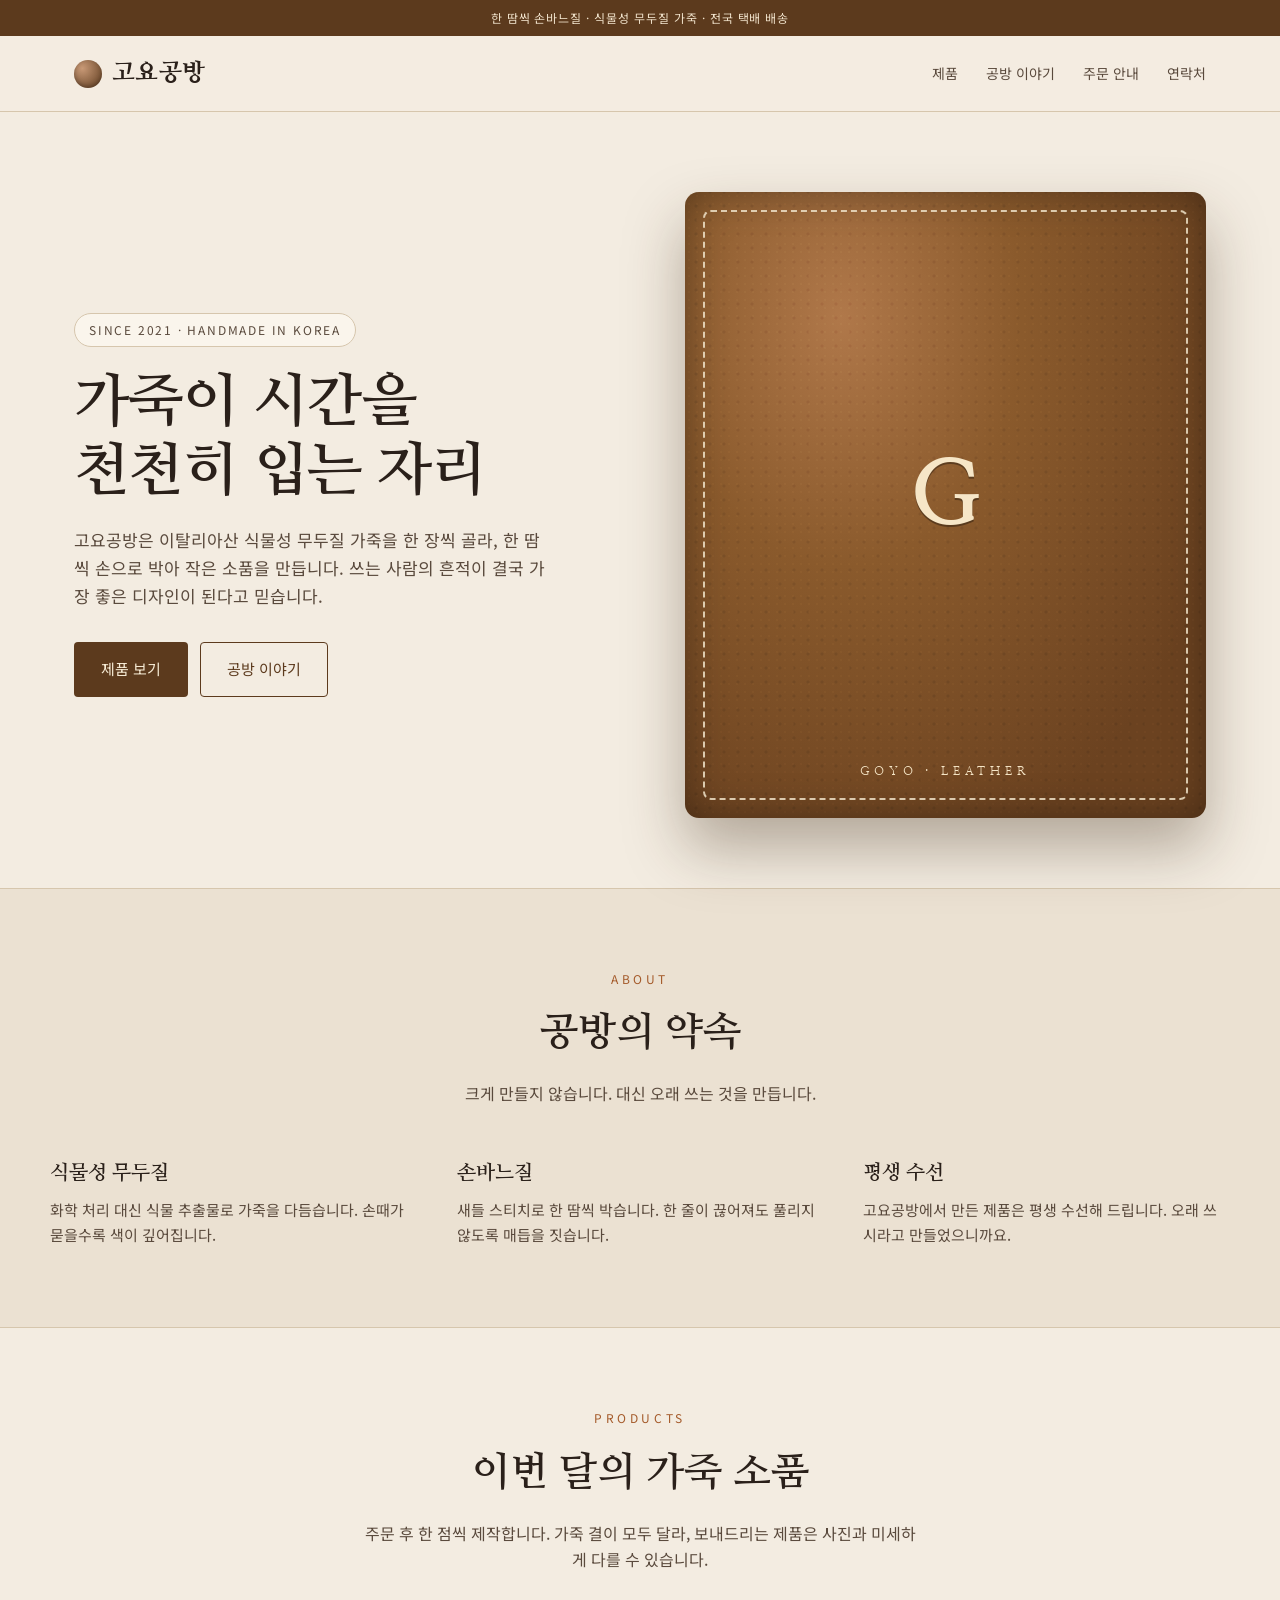
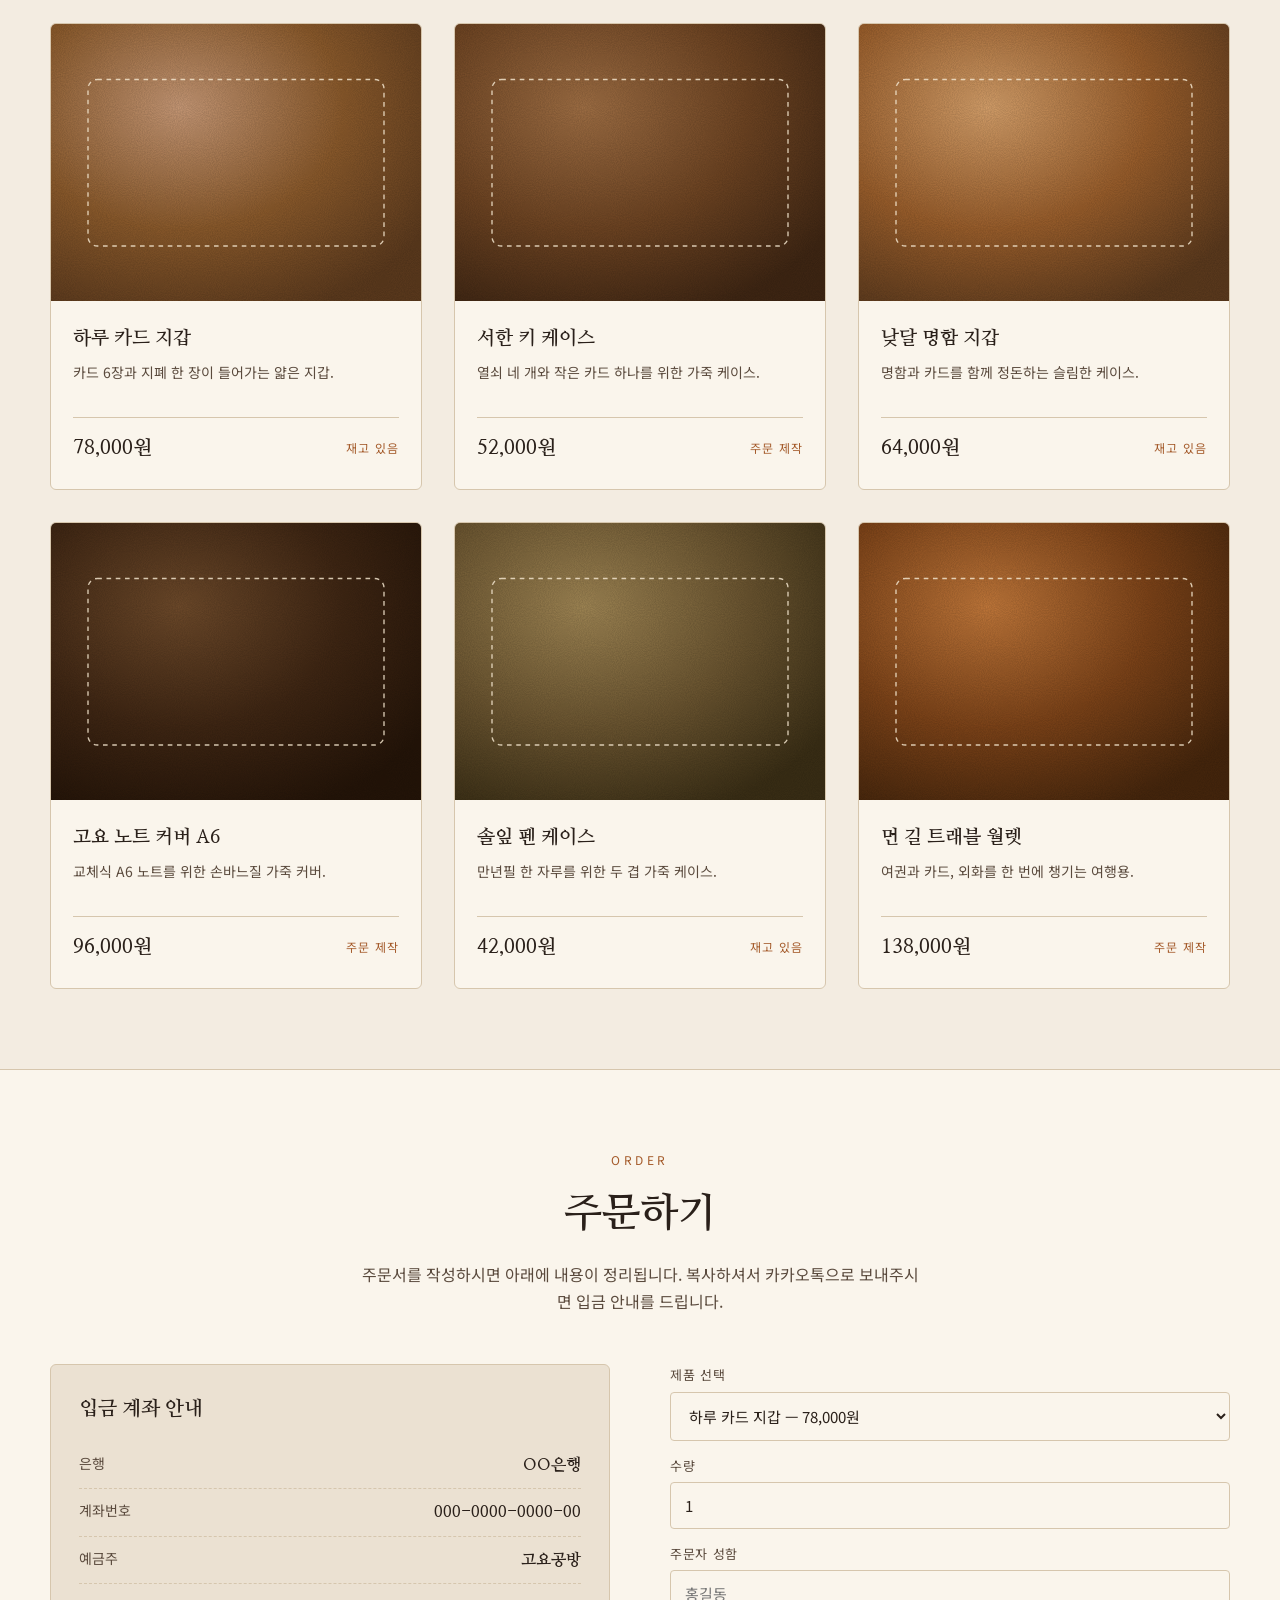
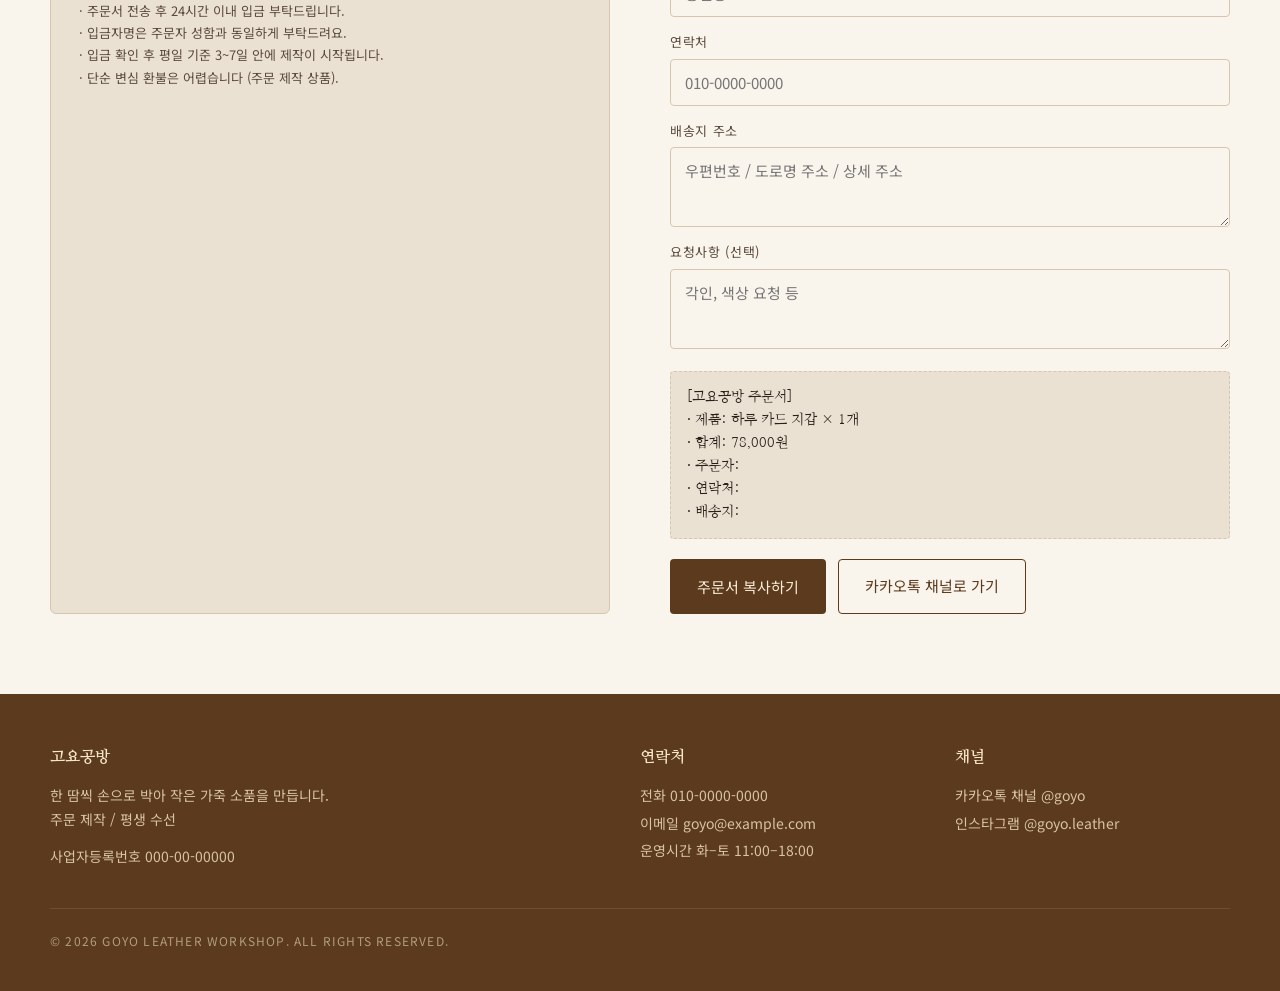
==== index.html @ d734065f "Add files via upload" ====
<!DOCTYPE html>
<html lang="ko">
<head>
<meta charset="UTF-8" />
<meta name="viewport" content="width=device-width, initial-scale=1.0" />
<title>고요공방 — 손으로 만드는 가죽 소품</title>
<meta name="description" content="식물성 무두질 가죽으로 한 땀씩 손바느질한 가죽 소품을 만듭니다." />
<link rel="preconnect" href="https://fonts.googleapis.com">
<link rel="preconnect" href="https://fonts.gstatic.com" crossorigin>
<link href="https://fonts.googleapis.com/css2?family=Nanum+Myeongjo:wght@400;700;800&family=Noto+Sans+KR:wght@300;400;500;700&display=swap" rel="stylesheet">
<style>
  :root {
    --bg: #f3ece1;
    --bg-soft: #ebe1d2;
    --paper: #faf5ec;
    --ink: #2a201a;
    --ink-soft: #5a4a3d;
    --leather: #8b5a2b;
    --leather-dark: #5c3a1d;
    --leather-light: #c89976;
    --thread: #efe2c8;
    --line: #d6c6ad;
    --accent: #a45a2a;
  }
  * { box-sizing: border-box; }
  html, body { margin: 0; padding: 0; }
  body {
    background: var(--bg);
    color: var(--ink);
    font-family: 'Noto Sans KR', -apple-system, BlinkMacSystemFont, sans-serif;
    line-height: 1.65;
    -webkit-font-smoothing: antialiased;
  }
  .serif { font-family: 'Nanum Myeongjo', serif; }
  a { color: inherit; text-decoration: none; }
  img { max-width: 100%; display: block; }

  /* ====== Top bar ====== */
  .topbar {
    background: var(--leather-dark);
    color: #f1e3cc;
    font-size: 12px;
    letter-spacing: 0.08em;
    text-align: center;
    padding: 8px 16px;
  }
  header.site {
    position: sticky; top: 0; z-index: 50;
    background: rgba(243, 236, 225, 0.92);
    backdrop-filter: saturate(140%) blur(8px);
    border-bottom: 1px solid var(--line);
  }
  .nav {
    max-width: 1180px; margin: 0 auto;
    padding: 18px 24px;
    display: flex; align-items: center; justify-content: space-between;
  }
  .logo {
    font-family: 'Nanum Myeongjo', serif;
    font-weight: 800; font-size: 24px;
    letter-spacing: 0.02em;
    display: flex; align-items: center; gap: 10px;
  }
  .logo-mark {
    width: 28px; height: 28px;
    border-radius: 50%;
    background: radial-gradient(circle at 30% 30%, var(--leather-light), var(--leather-dark));
    box-shadow: inset 0 -2px 4px rgba(0,0,0,0.25);
  }
  nav.menu { display: flex; gap: 28px; font-size: 14px; color: var(--ink-soft); }
  nav.menu a:hover { color: var(--accent); }

  /* ====== Hero ====== */
  .hero {
    max-width: 1180px; margin: 0 auto;
    padding: 80px 24px 70px;
    display: grid; grid-template-columns: 1.05fr 1fr;
    gap: 64px; align-items: center;
  }
  .hero h1 {
    font-family: 'Nanum Myeongjo', serif;
    font-size: clamp(36px, 5vw, 58px);
    line-height: 1.2; margin: 0 0 18px;
    letter-spacing: -0.01em;
  }
  .hero p.lead { font-size: 17px; color: var(--ink-soft); margin: 0 0 32px; max-width: 480px; }
  .hero .tag {
    display: inline-block;
    padding: 6px 14px;
    border: 1px solid var(--line);
    border-radius: 999px;
    font-size: 12px; letter-spacing: 0.15em;
    color: var(--ink-soft); margin-bottom: 22px;
    background: var(--paper);
  }
  .cta-row { display: flex; gap: 12px; flex-wrap: wrap; }
  .btn {
    display: inline-block; padding: 14px 26px;
    border-radius: 4px; font-size: 15px;
    cursor: pointer; border: 1px solid transparent;
    transition: transform .05s ease, background .2s;
    font-family: inherit;
  }
  .btn-primary { background: var(--leather-dark); color: #f7ecd6; }
  .btn-primary:hover { background: var(--ink); }
  .btn-ghost { background: transparent; border-color: var(--leather-dark); color: var(--leather-dark); }
  .btn-ghost:hover { background: var(--leather-dark); color: #f7ecd6; }
  .btn:active { transform: translateY(1px); }

  /* Hero leather card */
  .hero-card {
    position: relative;
    aspect-ratio: 5/6;
    border-radius: 14px;
    background:
      radial-gradient(ellipse at 30% 20%, #b0784a 0%, #8a5a2c 35%, #6b4220 80%);
    box-shadow:
      inset 0 0 40px rgba(0,0,0,0.35),
      0 30px 60px rgba(60,40,20,0.35);
    overflow: hidden;
  }
  .hero-card::before {
    content: "";
    position: absolute; inset: 18px;
    border: 2px dashed var(--thread);
    border-radius: 8px;
    opacity: 0.85;
  }
  .hero-card .stitch-label {
    position: absolute; left: 50%; bottom: 36px;
    transform: translateX(-50%);
    color: #f6e6c7;
    font-family: 'Nanum Myeongjo', serif;
    letter-spacing: 0.4em; font-size: 12px;
  }
  .hero-card .monogram {
    position: absolute; top: 50%; left: 50%;
    transform: translate(-50%, -55%);
    font-family: 'Nanum Myeongjo', serif;
    font-size: 88px; color: #f6e6c7;
    font-weight: 800;
    text-shadow: 0 2px 0 rgba(0,0,0,0.35);
  }
  .hero-card .grain {
    position: absolute; inset: 0;
    background-image:
      radial-gradient(rgba(255,255,255,0.06) 1px, transparent 1.5px),
      radial-gradient(rgba(0,0,0,0.12) 1px, transparent 2px);
    background-size: 8px 8px, 14px 14px;
    background-position: 0 0, 4px 7px;
    mix-blend-mode: overlay;
    opacity: 0.7;
  }

  /* ====== Section common ====== */
  section { padding: 80px 24px; }
  .container { max-width: 1180px; margin: 0 auto; }
  .section-head { text-align: center; margin-bottom: 50px; }
  .section-head .eyebrow {
    font-size: 12px; letter-spacing: 0.3em;
    color: var(--accent); margin-bottom: 12px;
  }
  .section-head h2 {
    font-family: 'Nanum Myeongjo', serif;
    font-size: clamp(28px, 3.5vw, 40px);
    margin: 0 0 14px;
  }
  .section-head p { color: var(--ink-soft); max-width: 560px; margin: 0 auto; }

  /* ====== About strip ====== */
  .about {
    background: var(--bg-soft);
    border-top: 1px solid var(--line);
    border-bottom: 1px solid var(--line);
  }
  .about-grid {
    display: grid; grid-template-columns: repeat(3, 1fr);
    gap: 40px; margin-top: 30px;
  }
  .about-item h3 {
    font-family: 'Nanum Myeongjo', serif;
    font-size: 20px; margin: 0 0 8px;
  }
  .about-item p { color: var(--ink-soft); font-size: 15px; margin: 0; }

  /* ====== Products ====== */
  .grid {
    display: grid; grid-template-columns: repeat(3, 1fr);
    gap: 32px;
  }
  .card {
    background: var(--paper);
    border: 1px solid var(--line);
    border-radius: 6px;
    overflow: hidden;
    display: flex; flex-direction: column;
    transition: transform .2s, box-shadow .2s;
  }
  .card:hover {
    transform: translateY(-4px);
    box-shadow: 0 18px 40px rgba(60,40,20,0.12);
  }
  .card .thumb { aspect-ratio: 4/3; position: relative; background: var(--bg-soft); }
  .card .thumb svg { width: 100%; height: 100%; display: block; }
  .card .body { padding: 22px 22px 24px; }
  .card .name { font-family: 'Nanum Myeongjo', serif; font-size: 19px; margin: 0 0 6px; }
  .card .desc { font-size: 14px; color: var(--ink-soft); margin: 0 0 14px; min-height: 42px; }
  .price-row {
    display: flex; align-items: center; justify-content: space-between;
    border-top: 1px solid var(--line); padding-top: 14px;
  }
  .price { font-family: 'Nanum Myeongjo', serif; font-size: 20px; font-weight: 700; }
  .stock { font-size: 12px; color: var(--accent); letter-spacing: 0.1em; }

  /* ====== Order ====== */
  .order { background: var(--paper); border-top: 1px solid var(--line); }
  .order-grid {
    display: grid; grid-template-columns: 1fr 1fr;
    gap: 60px; margin-top: 40px;
  }
  .bank-box {
    background: var(--bg-soft);
    border: 1px solid var(--line);
    border-radius: 6px;
    padding: 28px;
  }
  .bank-box h3 { margin: 0 0 16px; font-family: 'Nanum Myeongjo', serif; font-size: 20px; }
  .bank-row { display: flex; justify-content: space-between; padding: 10px 0; border-bottom: 1px dashed var(--line); }
  .bank-row:last-child { border-bottom: none; }
  .bank-row .k { color: var(--ink-soft); font-size: 14px; }
  .bank-row .v { font-family: 'Nanum Myeongjo', serif; font-weight: 700; }
  .note { font-size: 13px; color: var(--ink-soft); margin-top: 16px; line-height: 1.7; }
  form.order-form { display: flex; flex-direction: column; gap: 14px; }
  .field { display: flex; flex-direction: column; gap: 6px; }
  .field label { font-size: 13px; color: var(--ink-soft); letter-spacing: 0.05em; }
  .field input, .field select, .field textarea {
    padding: 12px 14px; font-size: 15px;
    border: 1px solid var(--line);
    background: var(--paper);
    border-radius: 4px; font-family: inherit;
    color: var(--ink);
  }
  .field textarea { resize: vertical; min-height: 80px; }
  .field input:focus, .field select:focus, .field textarea:focus {
    outline: none; border-color: var(--leather);
  }
  .summary {
    margin-top: 8px; padding: 14px 16px;
    background: var(--bg-soft); border: 1px dashed var(--line);
    border-radius: 4px; font-size: 14px;
    white-space: pre-wrap; min-height: 60px;
    font-family: 'Nanum Myeongjo', serif;
  }
  .toast {
    position: fixed; left: 50%; bottom: 32px;
    transform: translate(-50%, 20px);
    background: var(--ink); color: #f7ecd6;
    padding: 12px 22px; border-radius: 999px;
    font-size: 14px; opacity: 0;
    transition: opacity .3s, transform .3s;
    pointer-events: none; z-index: 100;
  }
  .toast.show { opacity: 1; transform: translate(-50%, 0); }

  /* ====== Footer ====== */
  footer.site {
    background: var(--leather-dark);
    color: #e8d6b5;
    padding: 50px 24px 40px;
  }
  footer .row {
    max-width: 1180px; margin: 0 auto;
    display: grid; grid-template-columns: 2fr 1fr 1fr;
    gap: 40px;
  }
  footer h4 { font-family: 'Nanum Myeongjo', serif; color: #f6e6c7; margin: 0 0 14px; }
  footer p, footer a { color: #d8c4a2; font-size: 14px; margin: 4px 0; }
  footer a:hover { color: #fff; }
  .copyright {
    max-width: 1180px; margin: 36px auto 0;
    padding-top: 22px; border-top: 1px solid rgba(255,255,255,0.1);
    font-size: 12px; color: #b09d7e; letter-spacing: 0.1em;
  }

  /* ====== Responsive ====== */
  @media (max-width: 900px) {
    .hero { grid-template-columns: 1fr; padding-top: 50px; padding-bottom: 40px; gap: 40px; }
    .hero-card { max-width: 380px; margin: 0 auto; }
    .about-grid { grid-template-columns: 1fr; gap: 24px; }
    .grid { grid-template-columns: repeat(2, 1fr); gap: 22px; }
    .order-grid { grid-template-columns: 1fr; gap: 36px; }
    footer .row { grid-template-columns: 1fr; gap: 26px; }
    nav.menu { display: none; }
    section { padding: 60px 20px; }
  }
  @media (max-width: 540px) {
    .grid { grid-template-columns: 1fr; }
    .hero h1 { font-size: 36px; }
  }
</style>
</head>
<body>

<div class="topbar">한 땀씩 손바느질 · 식물성 무두질 가죽 · 전국 택배 배송</div>

<header class="site">
  <div class="nav">
    <a href="#top" class="logo"><span class="logo-mark"></span><span>고요공방</span></a>
    <nav class="menu">
      <a href="#products">제품</a>
      <a href="#about">공방 이야기</a>
      <a href="#order">주문 안내</a>
      <a href="#contact">연락처</a>
    </nav>
  </div>
</header>

<!-- Hero -->
<section class="hero" id="top">
  <div>
    <span class="tag">SINCE 2021 · HANDMADE IN KOREA</span>
    <h1>가죽이 시간을<br/>천천히 입는 자리</h1>
    <p class="lead">고요공방은 이탈리아산 식물성 무두질 가죽을 한 장씩 골라, 한 땀씩 손으로 박아 작은 소품을 만듭니다. 쓰는 사람의 흔적이 결국 가장 좋은 디자인이 된다고 믿습니다.</p>
    <div class="cta-row">
      <a class="btn btn-primary" href="#products">제품 보기</a>
      <a class="btn btn-ghost" href="#about">공방 이야기</a>
    </div>
  </div>
  <div class="hero-card">
    <div class="grain"></div>
    <div class="monogram">G</div>
    <div class="stitch-label">GOYO · LEATHER</div>
  </div>
</section>

<!-- About -->
<section class="about" id="about">
  <div class="container">
    <div class="section-head">
      <div class="eyebrow">ABOUT</div>
      <h2>공방의 약속</h2>
      <p>크게 만들지 않습니다. 대신 오래 쓰는 것을 만듭니다.</p>
    </div>
    <div class="about-grid">
      <div class="about-item">
        <h3>식물성 무두질</h3>
        <p>화학 처리 대신 식물 추출물로 가죽을 다듬습니다. 손때가 묻을수록 색이 깊어집니다.</p>
      </div>
      <div class="about-item">
        <h3>손바느질</h3>
        <p>새들 스티치로 한 땀씩 박습니다. 한 줄이 끊어져도 풀리지 않도록 매듭을 짓습니다.</p>
      </div>
      <div class="about-item">
        <h3>평생 수선</h3>
        <p>고요공방에서 만든 제품은 평생 수선해 드립니다. 오래 쓰시라고 만들었으니까요.</p>
      </div>
    </div>
  </div>
</section>

<!-- Products -->
<section id="products">
  <div class="container">
    <div class="section-head">
      <div class="eyebrow">PRODUCTS</div>
      <h2>이번 달의 가죽 소품</h2>
      <p>주문 후 한 점씩 제작합니다. 가죽 결이 모두 달라, 보내드리는 제품은 사진과 미세하게 다를 수 있습니다.</p>
    </div>
    <div class="grid" id="productGrid"></div>
  </div>
</section>

<!-- Order -->
<section class="order" id="order">
  <div class="container">
    <div class="section-head">
      <div class="eyebrow">ORDER</div>
      <h2>주문하기</h2>
      <p>주문서를 작성하시면 아래에 내용이 정리됩니다. 복사하셔서 카카오톡으로 보내주시면 입금 안내를 드립니다.</p>
    </div>
    <div class="order-grid">
      <div class="bank-box">
        <h3>입금 계좌 안내</h3>
        <div class="bank-row"><span class="k">은행</span><span class="v">OO은행</span></div>
        <div class="bank-row"><span class="k">계좌번호</span><span class="v">000-0000-0000-00</span></div>
        <div class="bank-row"><span class="k">예금주</span><span class="v">고요공방</span></div>
        <p class="note">
          · 주문서 전송 후 24시간 이내 입금 부탁드립니다.<br/>
          · 입금자명은 주문자 성함과 동일하게 부탁드려요.<br/>
          · 입금 확인 후 평일 기준 3~7일 안에 제작이 시작됩니다.<br/>
          · 단순 변심 환불은 어렵습니다 (주문 제작 상품).
        </p>
      </div>

      <form class="order-form" id="orderForm" onsubmit="return false;">
        <div class="field">
          <label for="productSel">제품 선택</label>
          <select id="productSel"></select>
        </div>
        <div class="field">
          <label for="qty">수량</label>
          <input id="qty" type="number" min="1" value="1" />
        </div>
        <div class="field">
          <label for="name">주문자 성함</label>
          <input id="name" type="text" placeholder="홍길동" />
        </div>
        <div class="field">
          <label for="phone">연락처</label>
          <input id="phone" type="text" placeholder="010-0000-0000" />
        </div>
        <div class="field">
          <label for="addr">배송지 주소</label>
          <textarea id="addr" placeholder="우편번호 / 도로명 주소 / 상세 주소"></textarea>
        </div>
        <div class="field">
          <label for="memo">요청사항 (선택)</label>
          <textarea id="memo" placeholder="각인, 색상 요청 등"></textarea>
        </div>

        <div class="summary serif" id="summary">주문 내용이 여기에 정리됩니다.</div>

        <div class="cta-row" style="margin-top: 6px;">
          <button class="btn btn-primary" id="copyBtn" type="button">주문서 복사하기</button>
          <a class="btn btn-ghost" href="#contact">카카오톡 채널로 가기</a>
        </div>
      </form>
    </div>
  </div>
</section>

<!-- Footer / contact -->
<footer class="site" id="contact">
  <div class="row">
    <div>
      <h4>고요공방</h4>
      <p>한 땀씩 손으로 박아 작은 가죽 소품을 만듭니다.<br/>주문 제작 / 평생 수선</p>
      <p style="margin-top:14px;">사업자등록번호 000-00-00000</p>
    </div>
    <div>
      <h4>연락처</h4>
      <p>전화 010-0000-0000</p>
      <p>이메일 goyo@example.com</p>
      <p>운영시간 화–토 11:00–18:00</p>
    </div>
    <div>
      <h4>채널</h4>
      <p><a href="#">카카오톡 채널 @goyo</a></p>
      <p><a href="#">인스타그램 @goyo.leather</a></p>
    </div>
  </div>
  <div class="copyright">© 2026 GOYO LEATHER WORKSHOP. ALL RIGHTS RESERVED.</div>
</footer>

<div class="toast" id="toast">주문서가 복사되었어요</div>

<script>
  // ===== 제품 목록 — 여기만 고치면 카드/주문서 옵션이 같이 바뀜 =====
  const PRODUCTS = [
    { id: 'p1', name: '하루 카드 지갑', desc: '카드 6장과 지폐 한 장이 들어가는 얇은 지갑.', price: 78000, stock: '재고 있음', tone: 'tan' },
    { id: 'p2', name: '서한 키 케이스', desc: '열쇠 네 개와 작은 카드 하나를 위한 가죽 케이스.', price: 52000, stock: '주문 제작', tone: 'brown' },
    { id: 'p3', name: '낮달 명함 지갑', desc: '명함과 카드를 함께 정돈하는 슬림한 케이스.', price: 64000, stock: '재고 있음', tone: 'caramel' },
    { id: 'p4', name: '고요 노트 커버 A6', desc: '교체식 A6 노트를 위한 손바느질 가죽 커버.', price: 96000, stock: '주문 제작', tone: 'dark' },
    { id: 'p5', name: '솔잎 펜 케이스', desc: '만년필 한 자루를 위한 두 겹 가죽 케이스.', price: 42000, stock: '재고 있음', tone: 'olive' },
    { id: 'p6', name: '먼 길 트래블 월렛', desc: '여권과 카드, 외화를 한 번에 챙기는 여행용.', price: 138000, stock: '주문 제작', tone: 'cognac' },
  ];

  const TONES = {
    tan:     ['#c89976', '#8b5a2b', '#5c3a1d'],
    brown:   ['#a06f44', '#6e4422', '#3f2613'],
    caramel: ['#d6a06a', '#9a5e2b', '#5c3a1d'],
    dark:    ['#6e4a2a', '#3f2613', '#241408'],
    olive:   ['#a08654', '#6b5530', '#3a2e15'],
    cognac:  ['#c2783a', '#7d4318', '#46260c'],
  };

  // 가죽 질감을 흉내 낸 썸네일 SVG 자동 생성
  function createThumb(tone) {
    const [c1, c2, c3] = TONES[tone] || TONES.tan;
    return `
      <svg viewBox="0 0 400 300" xmlns="http://www.w3.org/2000/svg" preserveAspectRatio="xMidYMid slice">
        <defs>
          <radialGradient id="g_${tone}" cx="35%" cy="30%" r="80%">
            <stop offset="0%" stop-color="${c1}"/>
            <stop offset="55%" stop-color="${c2}"/>
            <stop offset="100%" stop-color="${c3}"/>
          </radialGradient>
          <filter id="grain_${tone}">
            <feTurbulence type="fractalNoise" baseFrequency="0.9" numOctaves="2" seed="3"/>
            <feColorMatrix values="0 0 0 0 0
                                   0 0 0 0 0
                                   0 0 0 0 0
                                   0 0 0 0.18 0"/>
            <feComposite in2="SourceGraphic" operator="in"/>
          </filter>
        </defs>
        <rect width="400" height="300" fill="url(#g_${tone})"/>
        <rect width="400" height="300" filter="url(#grain_${tone})"/>
        <rect x="40" y="60" width="320" height="180" rx="10"
              fill="none" stroke="#f1e3cc" stroke-width="1.5"
              stroke-dasharray="5 5" opacity="0.85"/>
      </svg>`;
  }

  // 카드 렌더링
  const grid = document.getElementById('productGrid');
  grid.innerHTML = PRODUCTS.map(p => `
    <article class="card">
      <div class="thumb">${createThumb(p.tone)}</div>
      <div class="body">
        <h3 class="name">${p.name}</h3>
        <p class="desc">${p.desc}</p>
        <div class="price-row">
          <span class="price">${p.price.toLocaleString()}원</span>
          <span class="stock">${p.stock}</span>
        </div>
      </div>
    </article>
  `).join('');

  // 주문서 옵션 채우기
  const sel = document.getElementById('productSel');
  sel.innerHTML = PRODUCTS.map(p =>
    `<option value="${p.id}">${p.name} — ${p.price.toLocaleString()}원</option>`
  ).join('');

  // 주문 요약 실시간 업데이트
  const fields = ['productSel','qty','name','phone','addr','memo'];
  const summary = document.getElementById('summary');
  function updateSummary() {
    const p = PRODUCTS.find(x => x.id === sel.value);
    const qty = Math.max(1, parseInt(document.getElementById('qty').value) || 1);
    const total = p ? p.price * qty : 0;
    const lines = [
      '[고요공방 주문서]',
      `· 제품: ${p ? p.name : ''} × ${qty}개`,
      `· 합계: ${total.toLocaleString()}원`,
      `· 주문자: ${document.getElementById('name').value || ''}`,
      `· 연락처: ${document.getElementById('phone').value || ''}`,
      `· 배송지: ${document.getElementById('addr').value || ''}`,
    ];
    const memo = document.getElementById('memo').value;
    if (memo) lines.push(`· 요청: ${memo}`);
    summary.textContent = lines.join('\n');
  }
  fields.forEach(id => {
    document.getElementById(id).addEventListener('input', updateSummary);
    document.getElementById(id).addEventListener('change', updateSummary);
  });
  updateSummary();

  // 복사 버튼
  const toast = document.getElementById('toast');
  document.getElementById('copyBtn').addEventListener('click', async () => {
    try {
      await navigator.clipboard.writeText(summary.textContent);
      toast.classList.add('show');
      setTimeout(() => toast.classList.remove('show'), 1800);
    } catch (e) {
      // 폴백
      const ta = document.createElement('textarea');
      ta.value = summary.textContent;
      document.body.appendChild(ta); ta.select();
      try { document.execCommand('copy'); toast.classList.add('show'); setTimeout(()=>toast.classList.remove('show'),1800); }
      catch(_) { alert('복사가 안 되네요. 직접 선택해서 복사해 주세요.'); }
      document.body.removeChild(ta);
    }
  });
</script>
</body>
</html>
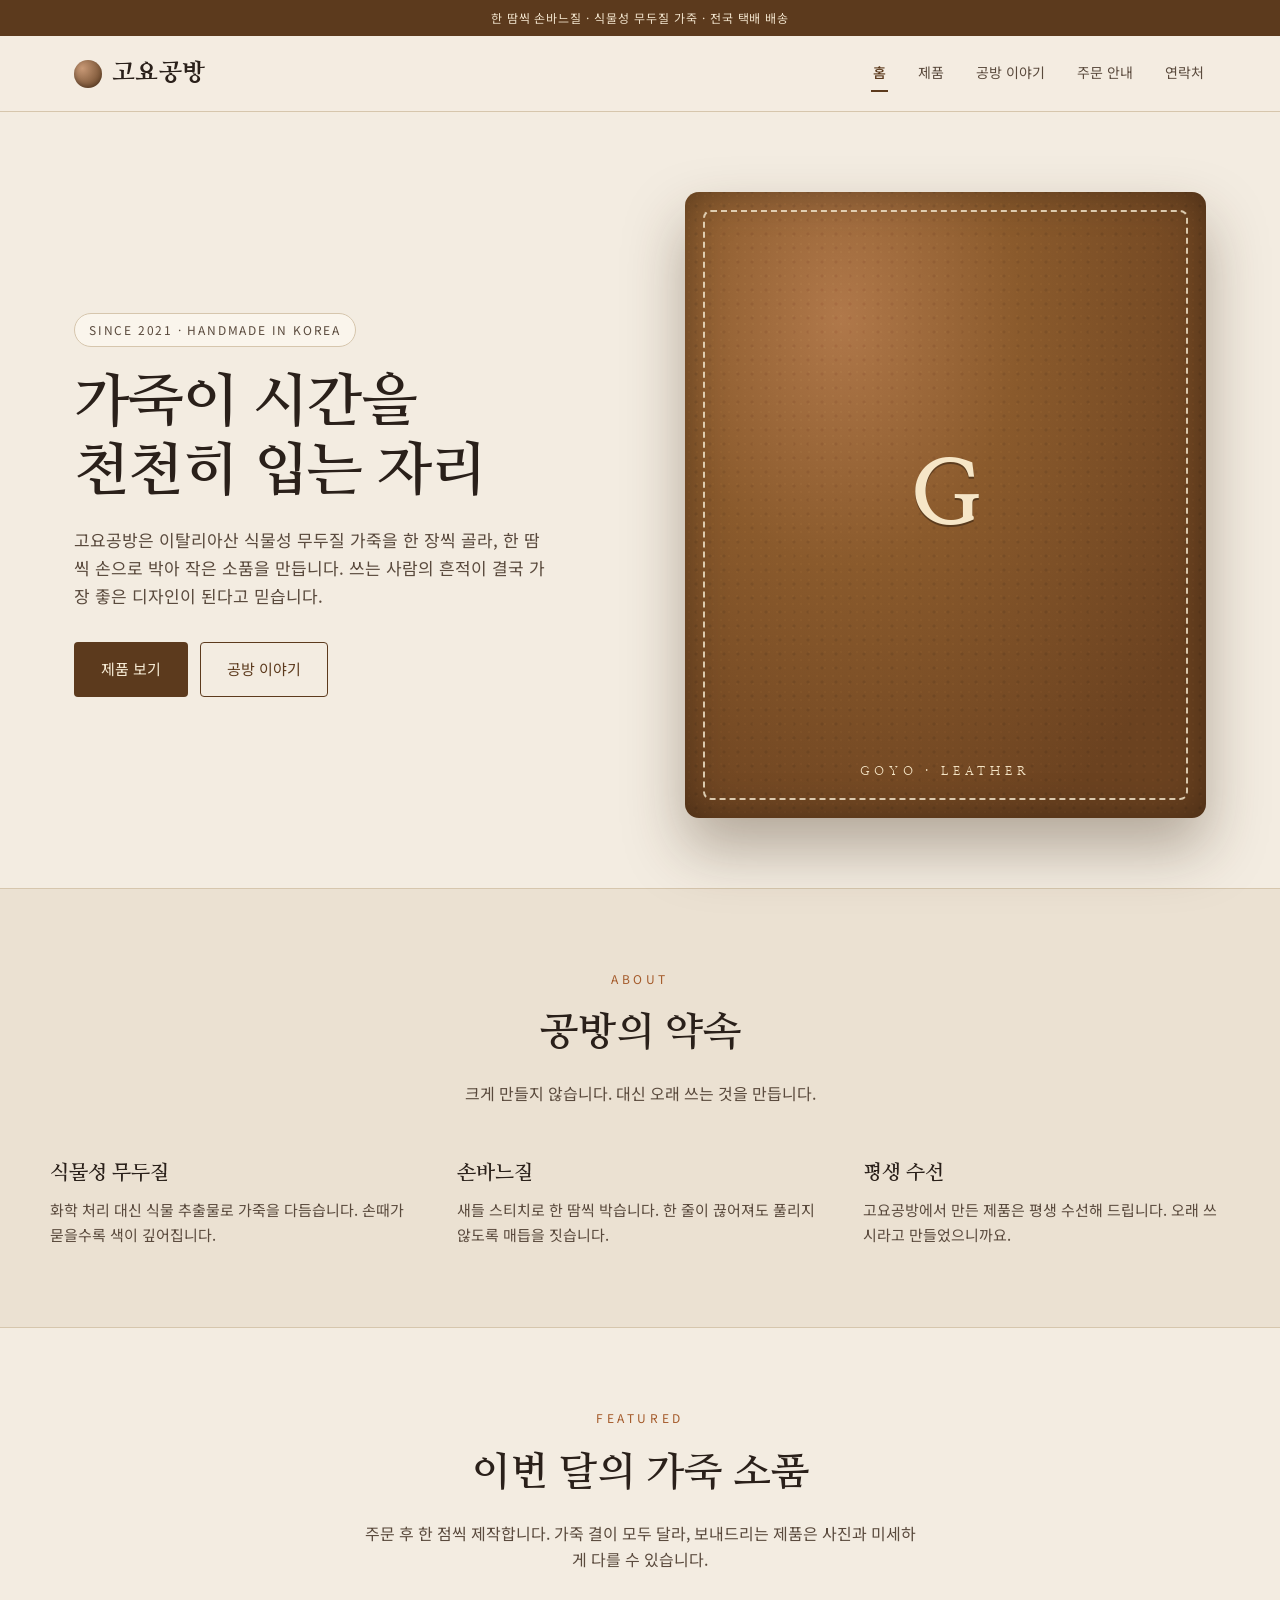
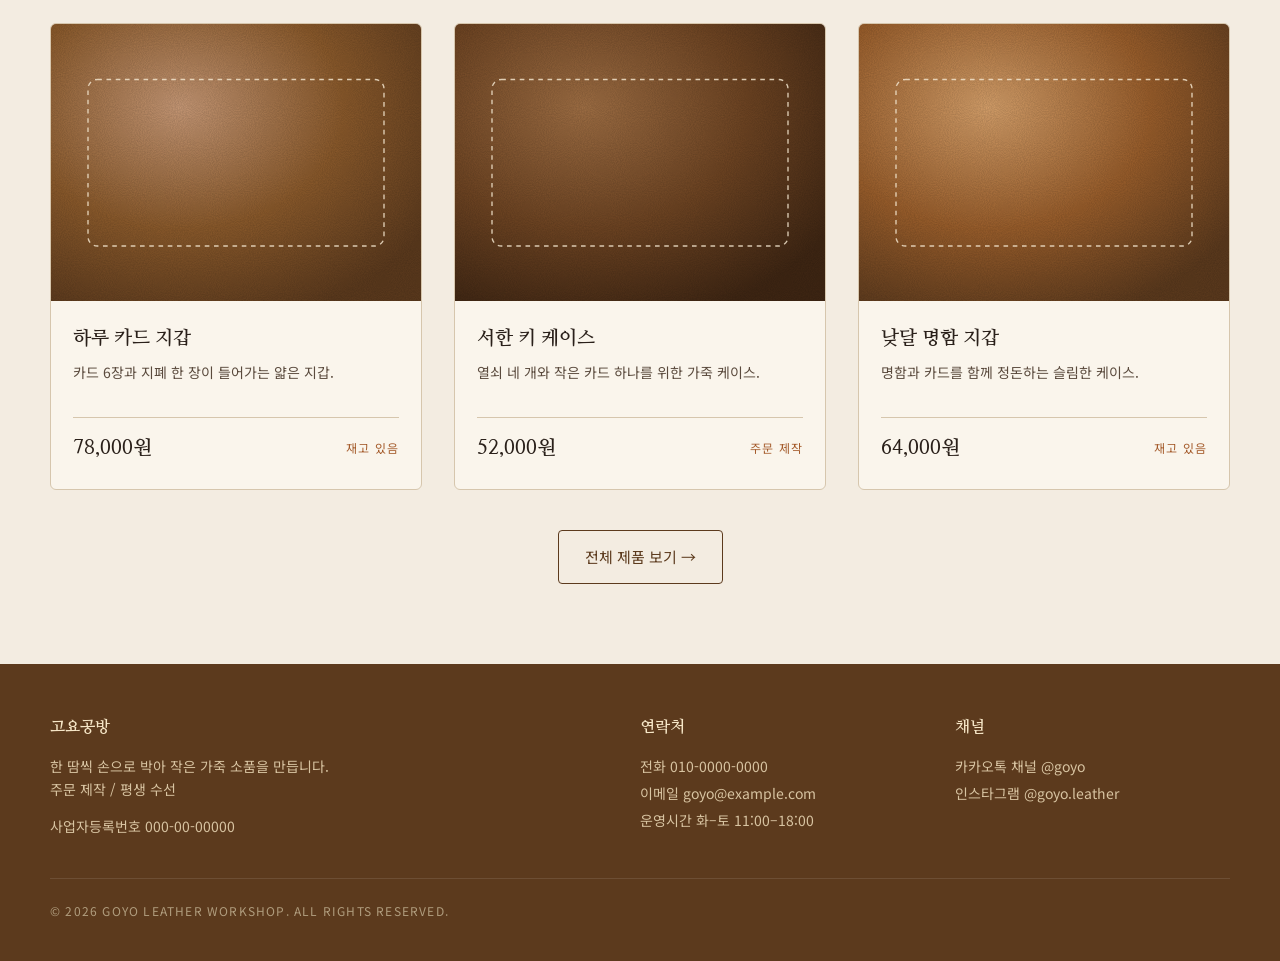
==== commit 60cb20f4: "Add files via upload" ====
--- a/index.html
+++ b/index.html
@@ -8,296 +8,7 @@
 <link rel="preconnect" href="https://fonts.googleapis.com">
 <link rel="preconnect" href="https://fonts.gstatic.com" crossorigin>
 <link href="https://fonts.googleapis.com/css2?family=Nanum+Myeongjo:wght@400;700;800&family=Noto+Sans+KR:wght@300;400;500;700&display=swap" rel="stylesheet">
-<style>
-  :root {
-    --bg: #f3ece1;
-    --bg-soft: #ebe1d2;
-    --paper: #faf5ec;
-    --ink: #2a201a;
-    --ink-soft: #5a4a3d;
-    --leather: #8b5a2b;
-    --leather-dark: #5c3a1d;
-    --leather-light: #c89976;
-    --thread: #efe2c8;
-    --line: #d6c6ad;
-    --accent: #a45a2a;
-  }
-  * { box-sizing: border-box; }
-  html, body { margin: 0; padding: 0; }
-  body {
-    background: var(--bg);
-    color: var(--ink);
-    font-family: 'Noto Sans KR', -apple-system, BlinkMacSystemFont, sans-serif;
-    line-height: 1.65;
-    -webkit-font-smoothing: antialiased;
-  }
-  .serif { font-family: 'Nanum Myeongjo', serif; }
-  a { color: inherit; text-decoration: none; }
-  img { max-width: 100%; display: block; }
-
-  /* ====== Top bar ====== */
-  .topbar {
-    background: var(--leather-dark);
-    color: #f1e3cc;
-    font-size: 12px;
-    letter-spacing: 0.08em;
-    text-align: center;
-    padding: 8px 16px;
-  }
-  header.site {
-    position: sticky; top: 0; z-index: 50;
-    background: rgba(243, 236, 225, 0.92);
-    backdrop-filter: saturate(140%) blur(8px);
-    border-bottom: 1px solid var(--line);
-  }
-  .nav {
-    max-width: 1180px; margin: 0 auto;
-    padding: 18px 24px;
-    display: flex; align-items: center; justify-content: space-between;
-  }
-  .logo {
-    font-family: 'Nanum Myeongjo', serif;
-    font-weight: 800; font-size: 24px;
-    letter-spacing: 0.02em;
-    display: flex; align-items: center; gap: 10px;
-  }
-  .logo-mark {
-    width: 28px; height: 28px;
-    border-radius: 50%;
-    background: radial-gradient(circle at 30% 30%, var(--leather-light), var(--leather-dark));
-    box-shadow: inset 0 -2px 4px rgba(0,0,0,0.25);
-  }
-  nav.menu { display: flex; gap: 28px; font-size: 14px; color: var(--ink-soft); }
-  nav.menu a:hover { color: var(--accent); }
-
-  /* ====== Hero ====== */
-  .hero {
-    max-width: 1180px; margin: 0 auto;
-    padding: 80px 24px 70px;
-    display: grid; grid-template-columns: 1.05fr 1fr;
-    gap: 64px; align-items: center;
-  }
-  .hero h1 {
-    font-family: 'Nanum Myeongjo', serif;
-    font-size: clamp(36px, 5vw, 58px);
-    line-height: 1.2; margin: 0 0 18px;
-    letter-spacing: -0.01em;
-  }
-  .hero p.lead { font-size: 17px; color: var(--ink-soft); margin: 0 0 32px; max-width: 480px; }
-  .hero .tag {
-    display: inline-block;
-    padding: 6px 14px;
-    border: 1px solid var(--line);
-    border-radius: 999px;
-    font-size: 12px; letter-spacing: 0.15em;
-    color: var(--ink-soft); margin-bottom: 22px;
-    background: var(--paper);
-  }
-  .cta-row { display: flex; gap: 12px; flex-wrap: wrap; }
-  .btn {
-    display: inline-block; padding: 14px 26px;
-    border-radius: 4px; font-size: 15px;
-    cursor: pointer; border: 1px solid transparent;
-    transition: transform .05s ease, background .2s;
-    font-family: inherit;
-  }
-  .btn-primary { background: var(--leather-dark); color: #f7ecd6; }
-  .btn-primary:hover { background: var(--ink); }
-  .btn-ghost { background: transparent; border-color: var(--leather-dark); color: var(--leather-dark); }
-  .btn-ghost:hover { background: var(--leather-dark); color: #f7ecd6; }
-  .btn:active { transform: translateY(1px); }
-
-  /* Hero leather card */
-  .hero-card {
-    position: relative;
-    aspect-ratio: 5/6;
-    border-radius: 14px;
-    background:
-      radial-gradient(ellipse at 30% 20%, #b0784a 0%, #8a5a2c 35%, #6b4220 80%);
-    box-shadow:
-      inset 0 0 40px rgba(0,0,0,0.35),
-      0 30px 60px rgba(60,40,20,0.35);
-    overflow: hidden;
-  }
-  .hero-card::before {
-    content: "";
-    position: absolute; inset: 18px;
-    border: 2px dashed var(--thread);
-    border-radius: 8px;
-    opacity: 0.85;
-  }
-  .hero-card .stitch-label {
-    position: absolute; left: 50%; bottom: 36px;
-    transform: translateX(-50%);
-    color: #f6e6c7;
-    font-family: 'Nanum Myeongjo', serif;
-    letter-spacing: 0.4em; font-size: 12px;
-  }
-  .hero-card .monogram {
-    position: absolute; top: 50%; left: 50%;
-    transform: translate(-50%, -55%);
-    font-family: 'Nanum Myeongjo', serif;
-    font-size: 88px; color: #f6e6c7;
-    font-weight: 800;
-    text-shadow: 0 2px 0 rgba(0,0,0,0.35);
-  }
-  .hero-card .grain {
-    position: absolute; inset: 0;
-    background-image:
-      radial-gradient(rgba(255,255,255,0.06) 1px, transparent 1.5px),
-      radial-gradient(rgba(0,0,0,0.12) 1px, transparent 2px);
-    background-size: 8px 8px, 14px 14px;
-    background-position: 0 0, 4px 7px;
-    mix-blend-mode: overlay;
-    opacity: 0.7;
-  }
-
-  /* ====== Section common ====== */
-  section { padding: 80px 24px; }
-  .container { max-width: 1180px; margin: 0 auto; }
-  .section-head { text-align: center; margin-bottom: 50px; }
-  .section-head .eyebrow {
-    font-size: 12px; letter-spacing: 0.3em;
-    color: var(--accent); margin-bottom: 12px;
-  }
-  .section-head h2 {
-    font-family: 'Nanum Myeongjo', serif;
-    font-size: clamp(28px, 3.5vw, 40px);
-    margin: 0 0 14px;
-  }
-  .section-head p { color: var(--ink-soft); max-width: 560px; margin: 0 auto; }
-
-  /* ====== About strip ====== */
-  .about {
-    background: var(--bg-soft);
-    border-top: 1px solid var(--line);
-    border-bottom: 1px solid var(--line);
-  }
-  .about-grid {
-    display: grid; grid-template-columns: repeat(3, 1fr);
-    gap: 40px; margin-top: 30px;
-  }
-  .about-item h3 {
-    font-family: 'Nanum Myeongjo', serif;
-    font-size: 20px; margin: 0 0 8px;
-  }
-  .about-item p { color: var(--ink-soft); font-size: 15px; margin: 0; }
-
-  /* ====== Products ====== */
-  .grid {
-    display: grid; grid-template-columns: repeat(3, 1fr);
-    gap: 32px;
-  }
-  .card {
-    background: var(--paper);
-    border: 1px solid var(--line);
-    border-radius: 6px;
-    overflow: hidden;
-    display: flex; flex-direction: column;
-    transition: transform .2s, box-shadow .2s;
-  }
-  .card:hover {
-    transform: translateY(-4px);
-    box-shadow: 0 18px 40px rgba(60,40,20,0.12);
-  }
-  .card .thumb { aspect-ratio: 4/3; position: relative; background: var(--bg-soft); }
-  .card .thumb svg { width: 100%; height: 100%; display: block; }
-  .card .body { padding: 22px 22px 24px; }
-  .card .name { font-family: 'Nanum Myeongjo', serif; font-size: 19px; margin: 0 0 6px; }
-  .card .desc { font-size: 14px; color: var(--ink-soft); margin: 0 0 14px; min-height: 42px; }
-  .price-row {
-    display: flex; align-items: center; justify-content: space-between;
-    border-top: 1px solid var(--line); padding-top: 14px;
-  }
-  .price { font-family: 'Nanum Myeongjo', serif; font-size: 20px; font-weight: 700; }
-  .stock { font-size: 12px; color: var(--accent); letter-spacing: 0.1em; }
-
-  /* ====== Order ====== */
-  .order { background: var(--paper); border-top: 1px solid var(--line); }
-  .order-grid {
-    display: grid; grid-template-columns: 1fr 1fr;
-    gap: 60px; margin-top: 40px;
-  }
-  .bank-box {
-    background: var(--bg-soft);
-    border: 1px solid var(--line);
-    border-radius: 6px;
-    padding: 28px;
-  }
-  .bank-box h3 { margin: 0 0 16px; font-family: 'Nanum Myeongjo', serif; font-size: 20px; }
-  .bank-row { display: flex; justify-content: space-between; padding: 10px 0; border-bottom: 1px dashed var(--line); }
-  .bank-row:last-child { border-bottom: none; }
-  .bank-row .k { color: var(--ink-soft); font-size: 14px; }
-  .bank-row .v { font-family: 'Nanum Myeongjo', serif; font-weight: 700; }
-  .note { font-size: 13px; color: var(--ink-soft); margin-top: 16px; line-height: 1.7; }
-  form.order-form { display: flex; flex-direction: column; gap: 14px; }
-  .field { display: flex; flex-direction: column; gap: 6px; }
-  .field label { font-size: 13px; color: var(--ink-soft); letter-spacing: 0.05em; }
-  .field input, .field select, .field textarea {
-    padding: 12px 14px; font-size: 15px;
-    border: 1px solid var(--line);
-    background: var(--paper);
-    border-radius: 4px; font-family: inherit;
-    color: var(--ink);
-  }
-  .field textarea { resize: vertical; min-height: 80px; }
-  .field input:focus, .field select:focus, .field textarea:focus {
-    outline: none; border-color: var(--leather);
-  }
-  .summary {
-    margin-top: 8px; padding: 14px 16px;
-    background: var(--bg-soft); border: 1px dashed var(--line);
-    border-radius: 4px; font-size: 14px;
-    white-space: pre-wrap; min-height: 60px;
-    font-family: 'Nanum Myeongjo', serif;
-  }
-  .toast {
-    position: fixed; left: 50%; bottom: 32px;
-    transform: translate(-50%, 20px);
-    background: var(--ink); color: #f7ecd6;
-    padding: 12px 22px; border-radius: 999px;
-    font-size: 14px; opacity: 0;
-    transition: opacity .3s, transform .3s;
-    pointer-events: none; z-index: 100;
-  }
-  .toast.show { opacity: 1; transform: translate(-50%, 0); }
-
-  /* ====== Footer ====== */
-  footer.site {
-    background: var(--leather-dark);
-    color: #e8d6b5;
-    padding: 50px 24px 40px;
-  }
-  footer .row {
-    max-width: 1180px; margin: 0 auto;
-    display: grid; grid-template-columns: 2fr 1fr 1fr;
-    gap: 40px;
-  }
-  footer h4 { font-family: 'Nanum Myeongjo', serif; color: #f6e6c7; margin: 0 0 14px; }
-  footer p, footer a { color: #d8c4a2; font-size: 14px; margin: 4px 0; }
-  footer a:hover { color: #fff; }
-  .copyright {
-    max-width: 1180px; margin: 36px auto 0;
-    padding-top: 22px; border-top: 1px solid rgba(255,255,255,0.1);
-    font-size: 12px; color: #b09d7e; letter-spacing: 0.1em;
-  }
-
-  /* ====== Responsive ====== */
-  @media (max-width: 900px) {
-    .hero { grid-template-columns: 1fr; padding-top: 50px; padding-bottom: 40px; gap: 40px; }
-    .hero-card { max-width: 380px; margin: 0 auto; }
-    .about-grid { grid-template-columns: 1fr; gap: 24px; }
-    .grid { grid-template-columns: repeat(2, 1fr); gap: 22px; }
-    .order-grid { grid-template-columns: 1fr; gap: 36px; }
-    footer .row { grid-template-columns: 1fr; gap: 26px; }
-    nav.menu { display: none; }
-    section { padding: 60px 20px; }
-  }
-  @media (max-width: 540px) {
-    .grid { grid-template-columns: 1fr; }
-    .hero h1 { font-size: 36px; }
-  }
-</style>
+<link rel="stylesheet" href="styles.css">
 </head>
 <body>
 
@@ -305,132 +16,79 @@
 
 <header class="site">
   <div class="nav">
-    <a href="#top" class="logo"><span class="logo-mark"></span><span>고요공방</span></a>
-    <nav class="menu">
-      <a href="#products">제품</a>
-      <a href="#about">공방 이야기</a>
-      <a href="#order">주문 안내</a>
-      <a href="#contact">연락처</a>
+    <a href="index.html" class="logo"><span class="logo-mark"></span><span>고요공방</span></a>
+    <button class="menu-toggle" id="menuToggle" aria-label="메뉴">☰</button>
+    <nav class="menu" id="menu">
+      <a href="index.html" class="active">홈</a>
+      <a href="products.html">제품</a>
+      <a href="about.html">공방 이야기</a>
+      <a href="order.html">주문 안내</a>
+      <a href="contact.html">연락처</a>
     </nav>
   </div>
 </header>
 
-<!-- Hero -->
-<section class="hero" id="top">
-  <div>
-    <span class="tag">SINCE 2021 · HANDMADE IN KOREA</span>
-    <h1>가죽이 시간을<br/>천천히 입는 자리</h1>
-    <p class="lead">고요공방은 이탈리아산 식물성 무두질 가죽을 한 장씩 골라, 한 땀씩 손으로 박아 작은 소품을 만듭니다. 쓰는 사람의 흔적이 결국 가장 좋은 디자인이 된다고 믿습니다.</p>
-    <div class="cta-row">
-      <a class="btn btn-primary" href="#products">제품 보기</a>
-      <a class="btn btn-ghost" href="#about">공방 이야기</a>
-    </div>
-  </div>
-  <div class="hero-card">
-    <div class="grain"></div>
-    <div class="monogram">G</div>
-    <div class="stitch-label">GOYO · LEATHER</div>
-  </div>
-</section>
-
-<!-- About -->
-<section class="about" id="about">
-  <div class="container">
-    <div class="section-head">
-      <div class="eyebrow">ABOUT</div>
-      <h2>공방의 약속</h2>
-      <p>크게 만들지 않습니다. 대신 오래 쓰는 것을 만듭니다.</p>
-    </div>
-    <div class="about-grid">
-      <div class="about-item">
-        <h3>식물성 무두질</h3>
-        <p>화학 처리 대신 식물 추출물로 가죽을 다듬습니다. 손때가 묻을수록 색이 깊어집니다.</p>
-      </div>
-      <div class="about-item">
-        <h3>손바느질</h3>
-        <p>새들 스티치로 한 땀씩 박습니다. 한 줄이 끊어져도 풀리지 않도록 매듭을 짓습니다.</p>
-      </div>
-      <div class="about-item">
-        <h3>평생 수선</h3>
-        <p>고요공방에서 만든 제품은 평생 수선해 드립니다. 오래 쓰시라고 만들었으니까요.</p>
+<main>
+  <!-- Hero -->
+  <section class="hero">
+    <div>
+      <span class="tag">SINCE 2021 · HANDMADE IN KOREA</span>
+      <h1>가죽이 시간을<br/>천천히 입는 자리</h1>
+      <p class="lead">고요공방은 이탈리아산 식물성 무두질 가죽을 한 장씩 골라, 한 땀씩 손으로 박아 작은 소품을 만듭니다. 쓰는 사람의 흔적이 결국 가장 좋은 디자인이 된다고 믿습니다.</p>
+      <div class="cta-row">
+        <a class="btn btn-primary" href="products.html">제품 보기</a>
+        <a class="btn btn-ghost" href="about.html">공방 이야기</a>
       </div>
     </div>
-  </div>
-</section>
+    <div class="hero-card">
+      <div class="grain"></div>
+      <div class="monogram">G</div>
+      <div class="stitch-label">GOYO · LEATHER</div>
+    </div>
+  </section>
 
-<!-- Products -->
-<section id="products">
-  <div class="container">
-    <div class="section-head">
-      <div class="eyebrow">PRODUCTS</div>
-      <h2>이번 달의 가죽 소품</h2>
-      <p>주문 후 한 점씩 제작합니다. 가죽 결이 모두 달라, 보내드리는 제품은 사진과 미세하게 다를 수 있습니다.</p>
+  <!-- About strip -->
+  <section class="about-strip">
+    <div class="container">
+      <div class="section-head">
+        <div class="eyebrow">ABOUT</div>
+        <h2>공방의 약속</h2>
+        <p>크게 만들지 않습니다. 대신 오래 쓰는 것을 만듭니다.</p>
+      </div>
+      <div class="about-grid">
+        <div class="about-item">
+          <h3>식물성 무두질</h3>
+          <p>화학 처리 대신 식물 추출물로 가죽을 다듬습니다. 손때가 묻을수록 색이 깊어집니다.</p>
+        </div>
+        <div class="about-item">
+          <h3>손바느질</h3>
+          <p>새들 스티치로 한 땀씩 박습니다. 한 줄이 끊어져도 풀리지 않도록 매듭을 짓습니다.</p>
+        </div>
+        <div class="about-item">
+          <h3>평생 수선</h3>
+          <p>고요공방에서 만든 제품은 평생 수선해 드립니다. 오래 쓰시라고 만들었으니까요.</p>
+        </div>
+      </div>
     </div>
-    <div class="grid" id="productGrid"></div>
-  </div>
-</section>
+  </section>
 
-<!-- Order -->
-<section class="order" id="order">
-  <div class="container">
-    <div class="section-head">
-      <div class="eyebrow">ORDER</div>
-      <h2>주문하기</h2>
-      <p>주문서를 작성하시면 아래에 내용이 정리됩니다. 복사하셔서 카카오톡으로 보내주시면 입금 안내를 드립니다.</p>
+  <!-- Featured products -->
+  <section>
+    <div class="container">
+      <div class="section-head">
+        <div class="eyebrow">FEATURED</div>
+        <h2>이번 달의 가죽 소품</h2>
+        <p>주문 후 한 점씩 제작합니다. 가죽 결이 모두 달라, 보내드리는 제품은 사진과 미세하게 다를 수 있습니다.</p>
+      </div>
+      <div class="grid" id="featuredGrid"></div>
+      <div style="text-align:center; margin-top: 40px;">
+        <a class="btn btn-ghost" href="products.html">전체 제품 보기 →</a>
+      </div>
     </div>
-    <div class="order-grid">
-      <div class="bank-box">
-        <h3>입금 계좌 안내</h3>
-        <div class="bank-row"><span class="k">은행</span><span class="v">OO은행</span></div>
-        <div class="bank-row"><span class="k">계좌번호</span><span class="v">000-0000-0000-00</span></div>
-        <div class="bank-row"><span class="k">예금주</span><span class="v">고요공방</span></div>
-        <p class="note">
-          · 주문서 전송 후 24시간 이내 입금 부탁드립니다.<br/>
-          · 입금자명은 주문자 성함과 동일하게 부탁드려요.<br/>
-          · 입금 확인 후 평일 기준 3~7일 안에 제작이 시작됩니다.<br/>
-          · 단순 변심 환불은 어렵습니다 (주문 제작 상품).
-        </p>
-      </div>
+  </section>
+</main>
 
-      <form class="order-form" id="orderForm" onsubmit="return false;">
-        <div class="field">
-          <label for="productSel">제품 선택</label>
-          <select id="productSel"></select>
-        </div>
-        <div class="field">
-          <label for="qty">수량</label>
-          <input id="qty" type="number" min="1" value="1" />
-        </div>
-        <div class="field">
-          <label for="name">주문자 성함</label>
-          <input id="name" type="text" placeholder="홍길동" />
-        </div>
-        <div class="field">
-          <label for="phone">연락처</label>
-          <input id="phone" type="text" placeholder="010-0000-0000" />
-        </div>
-        <div class="field">
-          <label for="addr">배송지 주소</label>
-          <textarea id="addr" placeholder="우편번호 / 도로명 주소 / 상세 주소"></textarea>
-        </div>
-        <div class="field">
-          <label for="memo">요청사항 (선택)</label>
-          <textarea id="memo" placeholder="각인, 색상 요청 등"></textarea>
-        </div>
-
-        <div class="summary serif" id="summary">주문 내용이 여기에 정리됩니다.</div>
-
-        <div class="cta-row" style="margin-top: 6px;">
-          <button class="btn btn-primary" id="copyBtn" type="button">주문서 복사하기</button>
-          <a class="btn btn-ghost" href="#contact">카카오톡 채널로 가기</a>
-        </div>
-      </form>
-    </div>
-  </div>
-</section>
-
-<!-- Footer / contact -->
-<footer class="site" id="contact">
+<footer class="site">
   <div class="row">
     <div>
       <h4>고요공방</h4>
@@ -445,126 +103,20 @@
     </div>
     <div>
       <h4>채널</h4>
-      <p><a href="#">카카오톡 채널 @goyo</a></p>
-      <p><a href="#">인스타그램 @goyo.leather</a></p>
+      <p><a href="contact.html">카카오톡 채널 @goyo</a></p>
+      <p><a href="contact.html">인스타그램 @goyo.leather</a></p>
     </div>
   </div>
   <div class="copyright">© 2026 GOYO LEATHER WORKSHOP. ALL RIGHTS RESERVED.</div>
 </footer>
 
-<div class="toast" id="toast">주문서가 복사되었어요</div>
-
+<script src="products.js"></script>
 <script>
-  // ===== 제품 목록 — 여기만 고치면 카드/주문서 옵션이 같이 바뀜 =====
-  const PRODUCTS = [
-    { id: 'p1', name: '하루 카드 지갑', desc: '카드 6장과 지폐 한 장이 들어가는 얇은 지갑.', price: 78000, stock: '재고 있음', tone: 'tan' },
-    { id: 'p2', name: '서한 키 케이스', desc: '열쇠 네 개와 작은 카드 하나를 위한 가죽 케이스.', price: 52000, stock: '주문 제작', tone: 'brown' },
-    { id: 'p3', name: '낮달 명함 지갑', desc: '명함과 카드를 함께 정돈하는 슬림한 케이스.', price: 64000, stock: '재고 있음', tone: 'caramel' },
-    { id: 'p4', name: '고요 노트 커버 A6', desc: '교체식 A6 노트를 위한 손바느질 가죽 커버.', price: 96000, stock: '주문 제작', tone: 'dark' },
-    { id: 'p5', name: '솔잎 펜 케이스', desc: '만년필 한 자루를 위한 두 겹 가죽 케이스.', price: 42000, stock: '재고 있음', tone: 'olive' },
-    { id: 'p6', name: '먼 길 트래블 월렛', desc: '여권과 카드, 외화를 한 번에 챙기는 여행용.', price: 138000, stock: '주문 제작', tone: 'cognac' },
-  ];
-
-  const TONES = {
-    tan:     ['#c89976', '#8b5a2b', '#5c3a1d'],
-    brown:   ['#a06f44', '#6e4422', '#3f2613'],
-    caramel: ['#d6a06a', '#9a5e2b', '#5c3a1d'],
-    dark:    ['#6e4a2a', '#3f2613', '#241408'],
-    olive:   ['#a08654', '#6b5530', '#3a2e15'],
-    cognac:  ['#c2783a', '#7d4318', '#46260c'],
-  };
-
-  // 가죽 질감을 흉내 낸 썸네일 SVG 자동 생성
-  function createThumb(tone) {
-    const [c1, c2, c3] = TONES[tone] || TONES.tan;
-    return `
-      <svg viewBox="0 0 400 300" xmlns="http://www.w3.org/2000/svg" preserveAspectRatio="xMidYMid slice">
-        <defs>
-          <radialGradient id="g_${tone}" cx="35%" cy="30%" r="80%">
-            <stop offset="0%" stop-color="${c1}"/>
-            <stop offset="55%" stop-color="${c2}"/>
-            <stop offset="100%" stop-color="${c3}"/>
-          </radialGradient>
-          <filter id="grain_${tone}">
-            <feTurbulence type="fractalNoise" baseFrequency="0.9" numOctaves="2" seed="3"/>
-            <feColorMatrix values="0 0 0 0 0
-                                   0 0 0 0 0
-                                   0 0 0 0 0
-                                   0 0 0 0.18 0"/>
-            <feComposite in2="SourceGraphic" operator="in"/>
-          </filter>
-        </defs>
-        <rect width="400" height="300" fill="url(#g_${tone})"/>
-        <rect width="400" height="300" filter="url(#grain_${tone})"/>
-        <rect x="40" y="60" width="320" height="180" rx="10"
-              fill="none" stroke="#f1e3cc" stroke-width="1.5"
-              stroke-dasharray="5 5" opacity="0.85"/>
-      </svg>`;
-  }
-
-  // 카드 렌더링
-  const grid = document.getElementById('productGrid');
-  grid.innerHTML = PRODUCTS.map(p => `
-    <article class="card">
-      <div class="thumb">${createThumb(p.tone)}</div>
-      <div class="body">
-        <h3 class="name">${p.name}</h3>
-        <p class="desc">${p.desc}</p>
-        <div class="price-row">
-          <span class="price">${p.price.toLocaleString()}원</span>
-          <span class="stock">${p.stock}</span>
-        </div>
-      </div>
-    </article>
-  `).join('');
-
-  // 주문서 옵션 채우기
-  const sel = document.getElementById('productSel');
-  sel.innerHTML = PRODUCTS.map(p =>
-    `<option value="${p.id}">${p.name} — ${p.price.toLocaleString()}원</option>`
-  ).join('');
-
-  // 주문 요약 실시간 업데이트
-  const fields = ['productSel','qty','name','phone','addr','memo'];
-  const summary = document.getElementById('summary');
-  function updateSummary() {
-    const p = PRODUCTS.find(x => x.id === sel.value);
-    const qty = Math.max(1, parseInt(document.getElementById('qty').value) || 1);
-    const total = p ? p.price * qty : 0;
-    const lines = [
-      '[고요공방 주문서]',
-      `· 제품: ${p ? p.name : ''} × ${qty}개`,
-      `· 합계: ${total.toLocaleString()}원`,
-      `· 주문자: ${document.getElementById('name').value || ''}`,
-      `· 연락처: ${document.getElementById('phone').value || ''}`,
-      `· 배송지: ${document.getElementById('addr').value || ''}`,
-    ];
-    const memo = document.getElementById('memo').value;
-    if (memo) lines.push(`· 요청: ${memo}`);
-    summary.textContent = lines.join('\n');
-  }
-  fields.forEach(id => {
-    document.getElementById(id).addEventListener('input', updateSummary);
-    document.getElementById(id).addEventListener('change', updateSummary);
-  });
-  updateSummary();
-
-  // 복사 버튼
-  const toast = document.getElementById('toast');
-  document.getElementById('copyBtn').addEventListener('click', async () => {
-    try {
-      await navigator.clipboard.writeText(summary.textContent);
-      toast.classList.add('show');
-      setTimeout(() => toast.classList.remove('show'), 1800);
-    } catch (e) {
-      // 폴백
-      const ta = document.createElement('textarea');
-      ta.value = summary.textContent;
-      document.body.appendChild(ta); ta.select();
-      try { document.execCommand('copy'); toast.classList.add('show'); setTimeout(()=>toast.classList.remove('show'),1800); }
-      catch(_) { alert('복사가 안 되네요. 직접 선택해서 복사해 주세요.'); }
-      document.body.removeChild(ta);
-    }
+  // 홈에는 앞에서 3개만 보여줌
+  renderProductCards('featuredGrid', PRODUCTS.slice(0, 3));
+  // 모바일 메뉴 토글
+  document.getElementById('menuToggle')?.addEventListener('click', () => {
+    document.getElementById('menu')?.classList.toggle('open');
   });
 </script>
 </body>
--- a/styles.css
+++ b/styles.css
@@ -0,0 +1,459 @@
+/* ===========================================================
+   고요공방 공통 스타일시트
+   - 모든 페이지가 이 파일을 불러와 같은 톤을 공유합니다
+   =========================================================== */
+
+:root {
+  --bg: #f3ece1;
+  --bg-soft: #ebe1d2;
+  --paper: #faf5ec;
+  --ink: #2a201a;
+  --ink-soft: #5a4a3d;
+  --leather: #8b5a2b;
+  --leather-dark: #5c3a1d;
+  --leather-light: #c89976;
+  --thread: #efe2c8;
+  --line: #d6c6ad;
+  --accent: #a45a2a;
+}
+
+* { box-sizing: border-box; }
+html, body { margin: 0; padding: 0; }
+body {
+  background: var(--bg);
+  color: var(--ink);
+  font-family: 'Noto Sans KR', -apple-system, BlinkMacSystemFont, sans-serif;
+  line-height: 1.65;
+  -webkit-font-smoothing: antialiased;
+  min-height: 100vh;
+  display: flex;
+  flex-direction: column;
+}
+.serif { font-family: 'Nanum Myeongjo', serif; }
+a { color: inherit; text-decoration: none; }
+img { max-width: 100%; display: block; }
+main { flex: 1; }
+
+/* ===== Top bar & header ===== */
+.topbar {
+  background: var(--leather-dark);
+  color: #f1e3cc;
+  font-size: 12px;
+  letter-spacing: 0.08em;
+  text-align: center;
+  padding: 8px 16px;
+}
+header.site {
+  position: sticky; top: 0; z-index: 50;
+  background: rgba(243, 236, 225, 0.92);
+  backdrop-filter: saturate(140%) blur(8px);
+  border-bottom: 1px solid var(--line);
+}
+.nav {
+  max-width: 1180px; margin: 0 auto;
+  padding: 18px 24px;
+  display: flex; align-items: center; justify-content: space-between;
+}
+.logo {
+  font-family: 'Nanum Myeongjo', serif;
+  font-weight: 800; font-size: 24px;
+  letter-spacing: 0.02em;
+  display: flex; align-items: center; gap: 10px;
+}
+.logo-mark {
+  width: 28px; height: 28px;
+  border-radius: 50%;
+  background: radial-gradient(circle at 30% 30%, var(--leather-light), var(--leather-dark));
+  box-shadow: inset 0 -2px 4px rgba(0,0,0,0.25);
+}
+nav.menu {
+  display: flex; gap: 28px;
+  font-size: 14px; color: var(--ink-soft);
+}
+nav.menu a {
+  padding: 6px 2px;
+  border-bottom: 2px solid transparent;
+  transition: color .2s, border-color .2s;
+}
+nav.menu a:hover { color: var(--accent); }
+nav.menu a.active {
+  color: var(--leather-dark);
+  border-bottom-color: var(--leather-dark);
+  font-weight: 500;
+}
+
+/* ===== Buttons ===== */
+.btn {
+  display: inline-block;
+  padding: 14px 26px;
+  border-radius: 4px;
+  font-size: 15px;
+  cursor: pointer;
+  border: 1px solid transparent;
+  transition: transform .05s ease, background .2s, color .2s;
+  font-family: inherit;
+  text-align: center;
+}
+.btn-primary { background: var(--leather-dark); color: #f7ecd6; }
+.btn-primary:hover { background: var(--ink); }
+.btn-ghost { background: transparent; border-color: var(--leather-dark); color: var(--leather-dark); }
+.btn-ghost:hover { background: var(--leather-dark); color: #f7ecd6; }
+.btn:active { transform: translateY(1px); }
+.cta-row { display: flex; gap: 12px; flex-wrap: wrap; }
+
+/* ===== Layout ===== */
+section { padding: 80px 24px; }
+.container { max-width: 1180px; margin: 0 auto; }
+.section-head { text-align: center; margin-bottom: 50px; }
+.section-head .eyebrow {
+  font-size: 12px; letter-spacing: 0.3em;
+  color: var(--accent); margin-bottom: 12px;
+}
+.section-head h2 {
+  font-family: 'Nanum Myeongjo', serif;
+  font-size: clamp(28px, 3.5vw, 40px);
+  margin: 0 0 14px;
+}
+.section-head p { color: var(--ink-soft); max-width: 560px; margin: 0 auto; }
+
+/* ===== Page header (for non-home pages) ===== */
+.page-hero {
+  background: var(--bg-soft);
+  border-bottom: 1px solid var(--line);
+  text-align: center;
+  padding: 80px 24px 60px;
+}
+.page-hero .eyebrow {
+  font-size: 12px; letter-spacing: 0.3em;
+  color: var(--accent); margin-bottom: 14px;
+}
+.page-hero h1 {
+  font-family: 'Nanum Myeongjo', serif;
+  font-size: clamp(36px, 5vw, 52px);
+  margin: 0 0 16px;
+  letter-spacing: -0.01em;
+}
+.page-hero p {
+  color: var(--ink-soft);
+  max-width: 560px;
+  margin: 0 auto;
+  font-size: 16px;
+}
+
+/* ===== Hero (home page) ===== */
+.hero {
+  max-width: 1180px; margin: 0 auto;
+  padding: 80px 24px 70px;
+  display: grid; grid-template-columns: 1.05fr 1fr;
+  gap: 64px; align-items: center;
+}
+.hero h1 {
+  font-family: 'Nanum Myeongjo', serif;
+  font-size: clamp(36px, 5vw, 58px);
+  line-height: 1.2; margin: 0 0 18px;
+  letter-spacing: -0.01em;
+}
+.hero p.lead {
+  font-size: 17px; color: var(--ink-soft);
+  margin: 0 0 32px; max-width: 480px;
+}
+.hero .tag {
+  display: inline-block;
+  padding: 6px 14px;
+  border: 1px solid var(--line);
+  border-radius: 999px;
+  font-size: 12px; letter-spacing: 0.15em;
+  color: var(--ink-soft); margin-bottom: 22px;
+  background: var(--paper);
+}
+.hero-card {
+  position: relative;
+  aspect-ratio: 5/6;
+  border-radius: 14px;
+  background:
+    radial-gradient(ellipse at 30% 20%, #b0784a 0%, #8a5a2c 35%, #6b4220 80%);
+  box-shadow:
+    inset 0 0 40px rgba(0,0,0,0.35),
+    0 30px 60px rgba(60,40,20,0.35);
+  overflow: hidden;
+}
+.hero-card::before {
+  content: "";
+  position: absolute; inset: 18px;
+  border: 2px dashed var(--thread);
+  border-radius: 8px;
+  opacity: 0.85;
+}
+.hero-card .stitch-label {
+  position: absolute; left: 50%; bottom: 36px;
+  transform: translateX(-50%);
+  color: #f6e6c7;
+  font-family: 'Nanum Myeongjo', serif;
+  letter-spacing: 0.4em; font-size: 12px;
+}
+.hero-card .monogram {
+  position: absolute; top: 50%; left: 50%;
+  transform: translate(-50%, -55%);
+  font-family: 'Nanum Myeongjo', serif;
+  font-size: 88px; color: #f6e6c7;
+  font-weight: 800;
+  text-shadow: 0 2px 0 rgba(0,0,0,0.35);
+}
+.hero-card .grain {
+  position: absolute; inset: 0;
+  background-image:
+    radial-gradient(rgba(255,255,255,0.06) 1px, transparent 1.5px),
+    radial-gradient(rgba(0,0,0,0.12) 1px, transparent 2px);
+  background-size: 8px 8px, 14px 14px;
+  background-position: 0 0, 4px 7px;
+  mix-blend-mode: overlay;
+  opacity: 0.7;
+}
+
+/* ===== About strip ===== */
+.about-strip {
+  background: var(--bg-soft);
+  border-top: 1px solid var(--line);
+  border-bottom: 1px solid var(--line);
+}
+.about-grid {
+  display: grid; grid-template-columns: repeat(3, 1fr);
+  gap: 40px; margin-top: 30px;
+}
+.about-item h3 {
+  font-family: 'Nanum Myeongjo', serif;
+  font-size: 20px; margin: 0 0 8px;
+}
+.about-item p { color: var(--ink-soft); font-size: 15px; margin: 0; }
+
+/* ===== Product grid ===== */
+.grid {
+  display: grid; grid-template-columns: repeat(3, 1fr);
+  gap: 32px;
+}
+.card {
+  background: var(--paper);
+  border: 1px solid var(--line);
+  border-radius: 6px;
+  overflow: hidden;
+  display: flex; flex-direction: column;
+  transition: transform .2s, box-shadow .2s;
+}
+.card:hover {
+  transform: translateY(-4px);
+  box-shadow: 0 18px 40px rgba(60,40,20,0.12);
+}
+.card .thumb { aspect-ratio: 4/3; position: relative; background: var(--bg-soft); }
+.card .thumb svg { width: 100%; height: 100%; display: block; }
+.card .body { padding: 22px 22px 24px; }
+.card .name { font-family: 'Nanum Myeongjo', serif; font-size: 19px; margin: 0 0 6px; }
+.card .desc { font-size: 14px; color: var(--ink-soft); margin: 0 0 14px; min-height: 42px; }
+.price-row {
+  display: flex; align-items: center; justify-content: space-between;
+  border-top: 1px solid var(--line); padding-top: 14px;
+}
+.price { font-family: 'Nanum Myeongjo', serif; font-size: 20px; font-weight: 700; }
+.stock { font-size: 12px; color: var(--accent); letter-spacing: 0.1em; }
+
+/* ===== About page ===== */
+.story {
+  max-width: 760px;
+  margin: 0 auto;
+}
+.story p {
+  font-size: 17px;
+  line-height: 1.9;
+  margin: 0 0 26px;
+  color: var(--ink);
+}
+.story p.lead {
+  font-family: 'Nanum Myeongjo', serif;
+  font-size: 22px;
+  line-height: 1.8;
+  color: var(--leather-dark);
+  margin-bottom: 36px;
+}
+.story h3 {
+  font-family: 'Nanum Myeongjo', serif;
+  font-size: 24px;
+  margin: 50px 0 16px;
+  border-left: 3px solid var(--leather);
+  padding-left: 16px;
+}
+.process-list {
+  list-style: none;
+  padding: 0;
+  margin: 30px 0;
+  counter-reset: step;
+}
+.process-list li {
+  counter-increment: step;
+  padding: 22px 0 22px 60px;
+  position: relative;
+  border-bottom: 1px dashed var(--line);
+}
+.process-list li:last-child { border-bottom: none; }
+.process-list li::before {
+  content: counter(step, decimal-leading-zero);
+  position: absolute; left: 0; top: 22px;
+  font-family: 'Nanum Myeongjo', serif;
+  font-size: 22px; color: var(--leather);
+  font-weight: 700;
+}
+.process-list li h4 {
+  font-family: 'Nanum Myeongjo', serif;
+  margin: 0 0 6px; font-size: 18px;
+}
+.process-list li p { margin: 0; color: var(--ink-soft); font-size: 15px; }
+
+/* ===== Order page ===== */
+.order-grid {
+  display: grid; grid-template-columns: 1fr 1fr;
+  gap: 60px; margin-top: 40px;
+}
+.bank-box {
+  background: var(--bg-soft);
+  border: 1px solid var(--line);
+  border-radius: 6px;
+  padding: 28px;
+  align-self: flex-start;
+}
+.bank-box h3 { margin: 0 0 16px; font-family: 'Nanum Myeongjo', serif; font-size: 20px; }
+.bank-row {
+  display: flex; justify-content: space-between;
+  padding: 10px 0; border-bottom: 1px dashed var(--line);
+}
+.bank-row:last-child { border-bottom: none; }
+.bank-row .k { color: var(--ink-soft); font-size: 14px; }
+.bank-row .v { font-family: 'Nanum Myeongjo', serif; font-weight: 700; }
+.note { font-size: 13px; color: var(--ink-soft); margin-top: 16px; line-height: 1.7; }
+
+form.order-form { display: flex; flex-direction: column; gap: 14px; }
+.field { display: flex; flex-direction: column; gap: 6px; }
+.field label { font-size: 13px; color: var(--ink-soft); letter-spacing: 0.05em; }
+.field input, .field select, .field textarea {
+  padding: 12px 14px; font-size: 15px;
+  border: 1px solid var(--line);
+  background: var(--paper);
+  border-radius: 4px; font-family: inherit;
+  color: var(--ink);
+}
+.field textarea { resize: vertical; min-height: 80px; }
+.field input:focus, .field select:focus, .field textarea:focus {
+  outline: none; border-color: var(--leather);
+}
+.summary {
+  margin-top: 8px; padding: 14px 16px;
+  background: var(--bg-soft); border: 1px dashed var(--line);
+  border-radius: 4px; font-size: 14px;
+  white-space: pre-wrap; min-height: 60px;
+  font-family: 'Nanum Myeongjo', serif;
+}
+.toast {
+  position: fixed; left: 50%; bottom: 32px;
+  transform: translate(-50%, 20px);
+  background: var(--ink); color: #f7ecd6;
+  padding: 12px 22px; border-radius: 999px;
+  font-size: 14px; opacity: 0;
+  transition: opacity .3s, transform .3s;
+  pointer-events: none; z-index: 100;
+}
+.toast.show { opacity: 1; transform: translate(-50%, 0); }
+
+/* ===== Contact page ===== */
+.contact-grid {
+  display: grid; grid-template-columns: repeat(2, 1fr);
+  gap: 40px; max-width: 880px; margin: 0 auto;
+}
+.contact-card {
+  background: var(--paper);
+  border: 1px solid var(--line);
+  border-radius: 6px;
+  padding: 32px;
+}
+.contact-card h3 {
+  font-family: 'Nanum Myeongjo', serif;
+  font-size: 22px;
+  margin: 0 0 18px;
+}
+.contact-card .row {
+  display: flex; justify-content: space-between;
+  padding: 10px 0; border-bottom: 1px dashed var(--line);
+  font-size: 15px;
+}
+.contact-card .row:last-child { border-bottom: none; }
+.contact-card .k { color: var(--ink-soft); }
+.contact-card .v { font-family: 'Nanum Myeongjo', serif; font-weight: 700; }
+.channel-btn {
+  display: flex; justify-content: space-between; align-items: center;
+  padding: 16px 20px;
+  background: var(--bg-soft);
+  border: 1px solid var(--line);
+  border-radius: 4px;
+  margin-bottom: 10px;
+  font-size: 15px;
+  transition: background .2s;
+}
+.channel-btn:hover { background: var(--leather); color: #f7ecd6; }
+
+/* ===== Footer ===== */
+footer.site {
+  background: var(--leather-dark);
+  color: #e8d6b5;
+  padding: 50px 24px 40px;
+}
+footer .row {
+  max-width: 1180px; margin: 0 auto;
+  display: grid; grid-template-columns: 2fr 1fr 1fr;
+  gap: 40px;
+}
+footer h4 { font-family: 'Nanum Myeongjo', serif; color: #f6e6c7; margin: 0 0 14px; }
+footer p, footer a { color: #d8c4a2; font-size: 14px; margin: 4px 0; }
+footer a:hover { color: #fff; }
+.copyright {
+  max-width: 1180px; margin: 36px auto 0;
+  padding-top: 22px; border-top: 1px solid rgba(255,255,255,0.1);
+  font-size: 12px; color: #b09d7e; letter-spacing: 0.1em;
+}
+
+/* ===== Responsive ===== */
+@media (max-width: 900px) {
+  .hero {
+    grid-template-columns: 1fr;
+    padding-top: 50px; padding-bottom: 40px;
+    gap: 40px;
+  }
+  .hero-card { max-width: 380px; margin: 0 auto; }
+  .about-grid { grid-template-columns: 1fr; gap: 24px; }
+  .grid { grid-template-columns: repeat(2, 1fr); gap: 22px; }
+  .order-grid { grid-template-columns: 1fr; gap: 36px; }
+  .contact-grid { grid-template-columns: 1fr; }
+  footer .row { grid-template-columns: 1fr; gap: 26px; }
+  nav.menu { gap: 16px; font-size: 13px; }
+  section { padding: 60px 20px; }
+  .page-hero { padding: 60px 20px 40px; }
+}
+@media (max-width: 540px) {
+  .grid { grid-template-columns: 1fr; }
+  .hero h1 { font-size: 36px; }
+  nav.menu {
+    position: absolute; left: 0; right: 0; top: 100%;
+    background: rgba(243, 236, 225, 0.98);
+    flex-direction: column;
+    padding: 16px 24px;
+    gap: 14px;
+    border-bottom: 1px solid var(--line);
+    display: none;
+  }
+  nav.menu.open { display: flex; }
+  .menu-toggle {
+    display: inline-block !important;
+  }
+  header.site .nav { position: relative; }
+}
+.menu-toggle {
+  display: none;
+  background: none; border: none;
+  font-size: 22px; cursor: pointer;
+  color: var(--ink); padding: 4px 8px;
+}
